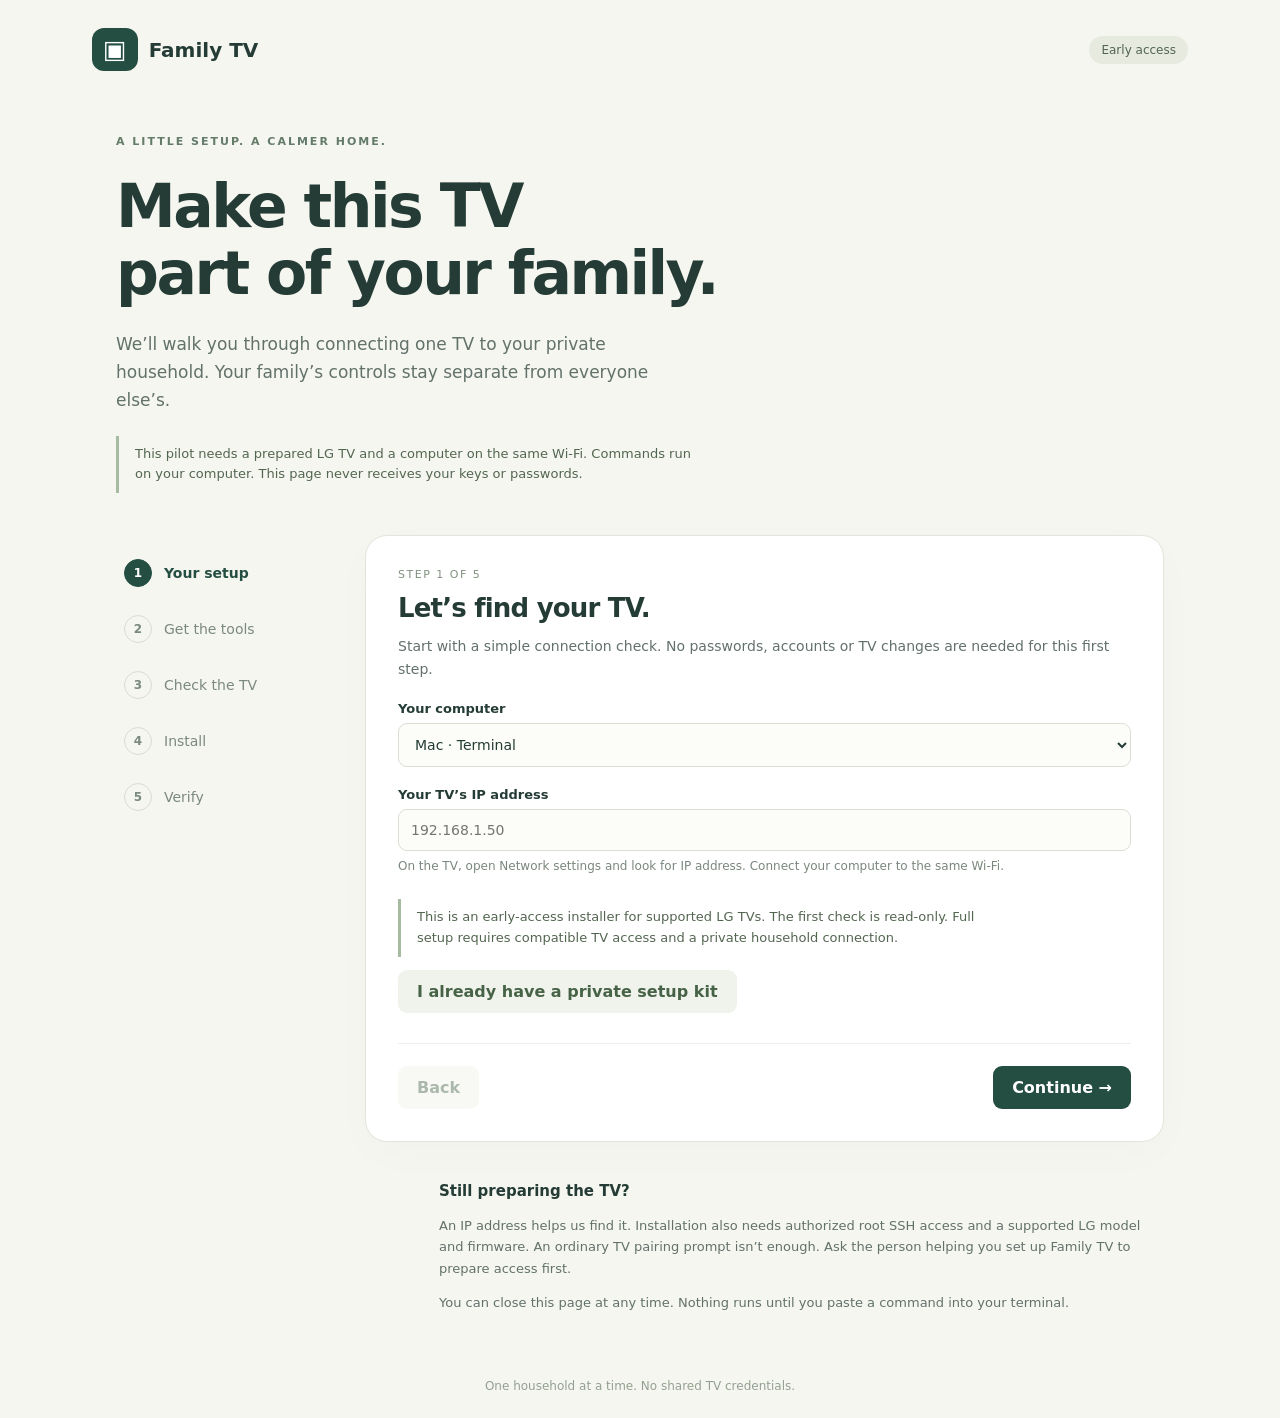
==== index.html @ d65a5b25 "Publish guided setup website with read-only first-TV checks" ====
<!doctype html>
<html lang="en">
<head><meta charset="utf-8"><meta name="viewport" content="width=device-width,initial-scale=1"><meta name="referrer" content="no-referrer"><title>Set up Family TV</title><link rel="stylesheet" href="style.css"></head>
<body>
<header><a href="./" class="brand"><span class="logo">▣</span> Family TV</a><span class="badge">Early access</span></header>
<main>
<section class="intro"><p class="eyebrow">A little setup. A calmer home.</p><h1>Make this TV<br>part of your family.</h1><p>We’ll walk you through connecting one TV to your private household. Your family’s controls stay separate from everyone else’s.</p><div class="note">This pilot needs a prepared LG TV and a computer on the same Wi-Fi. Commands run on your computer. This page never receives your keys or passwords.</div></section>
<div class="workspace"><nav aria-label="Setup steps" id="steps"></nav><section class="panel" aria-live="polite">
<div class="step-meta" id="counter"></div><h2 id="title"></h2><p id="description"></p><div id="content"></div>
<div id="error" role="alert"></div><footer class="actions"><button id="back" class="secondary">Back</button><button id="next">Continue <span aria-hidden="true">→</span></button></footer>
</section></div>
<section class="help"><h3>Still preparing the TV?</h3><p>An IP address helps us find it. Installation also needs authorized root SSH access and a supported LG model and firmware. An ordinary TV pairing prompt isn’t enough. Ask the person helping you set up Family TV to prepare access first.</p><p>You can close this page at any time. Nothing runs until you paste a command into your terminal.</p></section>
</main><footer class="page-footer">One household at a time. No shared TV credentials.</footer><script type="module" src="app.js"></script>
</body></html>
---- style.css ----
:root{font-family:'DM Sans',system-ui,sans-serif;color:#253c36;background:#f5f6f0;font-synthesis:none}*{box-sizing:border-box}body{margin:0}header{max-width:1160px;margin:auto;padding:28px 32px;display:flex;justify-content:space-between;align-items:center}.brand{display:flex;align-items:center;gap:11px;font-weight:700;font-size:20px;color:inherit;text-decoration:none}.logo{background:#254e43;color:white;border-radius:12px;padding:7px 11px;font-size:25px}.badge{font-size:12px;background:#e6eadf;border-radius:20px;padding:7px 12px;color:#526454}main{max-width:1096px;margin:34px auto 0;padding:0 24px}.intro{max-width:700px}.eyebrow{text-transform:uppercase;letter-spacing:2px;font-size:11px;font-weight:700;color:#637b68}h1{font-family:Manrope,system-ui,sans-serif;font-size:clamp(36px,5vw,60px);line-height:1.12;letter-spacing:-2.5px;font-weight:600;margin:22px 0}p{line-height:1.65;color:#63716b}.intro>p:not(.eyebrow){font-size:17px;max-width:560px}.note{font-size:13px;line-height:1.6;border-left:3px solid #a7bba1;padding:8px 16px;color:#536650;margin-top:22px;max-width:600px}.workspace{display:grid;grid-template-columns:225px 1fr;gap:24px;margin-top:42px;align-items:start}nav{padding-top:10px}.step{display:flex;align-items:center;gap:12px;padding:14px 8px;font-size:14px;color:#7b8980}.step strong{width:28px;height:28px;display:grid;place-items:center;border:1px solid #d7ddd2;border-radius:50%;font-size:12px}.step.current{color:#254e43;font-weight:700}.step.current strong{background:#254e43;color:white;border-color:#254e43}.step.done strong{background:#e1e9db;border-color:#e1e9db}.panel{background:#fff;border:1px solid #e1e6dc;border-radius:22px;padding:32px;box-shadow:0 12px 45px #243f2c05;min-width:0}.step-meta{font-size:11px;letter-spacing:1.5px;text-transform:uppercase;color:#80917e}h2{font-family:Manrope,system-ui,sans-serif;font-size:26px;letter-spacing:-.8px;margin:12px 0}.panel>p{margin-top:8px;font-size:14px}label{display:block;font-size:13px;font-weight:600;margin:20px 0 7px}input,select{width:100%;font:inherit;font-size:14px;border:1px solid #d9dfd4;border-radius:9px;padding:12px;background:#fcfdf9;color:#253c36}input:focus,select:focus{outline:2px solid #9ab798;outline-offset:1px}.row{display:grid;grid-template-columns:1fr 1fr;gap:16px}.check{display:flex;align-items:flex-start;gap:10px;line-height:1.6;font-weight:400}.check input{width:18px;height:18px;flex-shrink:0;margin-top:2px;accent-color:#254e43}.hint{font-size:12px;color:#7a877d;margin:6px 0}button{font:inherit;border:0;border-radius:9px;padding:12px 19px;background:#254e43;color:#fff;font-weight:600;cursor:pointer}button:disabled{opacity:.45;cursor:default}.secondary{background:#f0f3eb;color:#476347}.actions{margin-top:30px;display:flex;justify-content:space-between;border-top:1px solid #edf0e8;padding-top:22px}.command{margin:18px 0;border-radius:12px;background:#233b34;overflow:hidden}.command-head{display:flex;justify-content:space-between;align-items:center;padding:10px 14px;color:#c6d8c5;font-size:12px;border-bottom:1px solid #ffffff14}.copy{font-size:11px;padding:5px 9px;background:#ffffff19;color:white}pre{color:#e4ecd9;font:12px/1.8 ui-monospace,Consolas,monospace;padding:14px;margin:0;white-space:pre-wrap;overflow-wrap:anywhere}.success{padding:14px 16px;background:#edf4e8;border-radius:10px;color:#3b663d;font-size:13px;line-height:1.6}.warning{padding:14px 16px;background:#faf1df;border-radius:10px;color:#826329;font-size:13px;line-height:1.6}#error{color:#a24538;font-size:13px;margin-top:12px}.help{max-width:730px;margin:40px 0 40px auto;padding:0 5px}.help h3{font-size:15px;font-weight:600}.help p{font-size:13px}.page-footer{text-align:center;padding:25px;color:#94a08f;font-size:12px}a{color:#356747}.summary{display:grid;grid-template-columns:130px 1fr;gap:12px;font-size:14px;padding:18px;background:#f5f7f0;border-radius:10px}.summary span{color:#78856e}.summary strong{overflow-wrap:anywhere;font-weight:500}@media(max-width:700px){header{padding:20px}.intro h1{letter-spacing:-1.6px}main{margin-top:20px;padding:0 20px}.workspace{grid-template-columns:1fr;margin-top:28px;gap:10px}nav{display:flex;overflow-x:auto;padding:0 0 12px}.step{white-space:nowrap;font-size:11px;gap:6px;padding:5px 10px 5px 0}.step strong{width:22px;height:22px}.panel{padding:22px;border-radius:16px}.row{grid-template-columns:1fr;gap:0}.help{margin-top:28px}.summary{grid-template-columns:90px 1fr}}

.download{display:inline-block;background:#254e43;color:#fff;text-decoration:none;border-radius:10px;padding:14px 20px;font-weight:600;margin:12px 0}
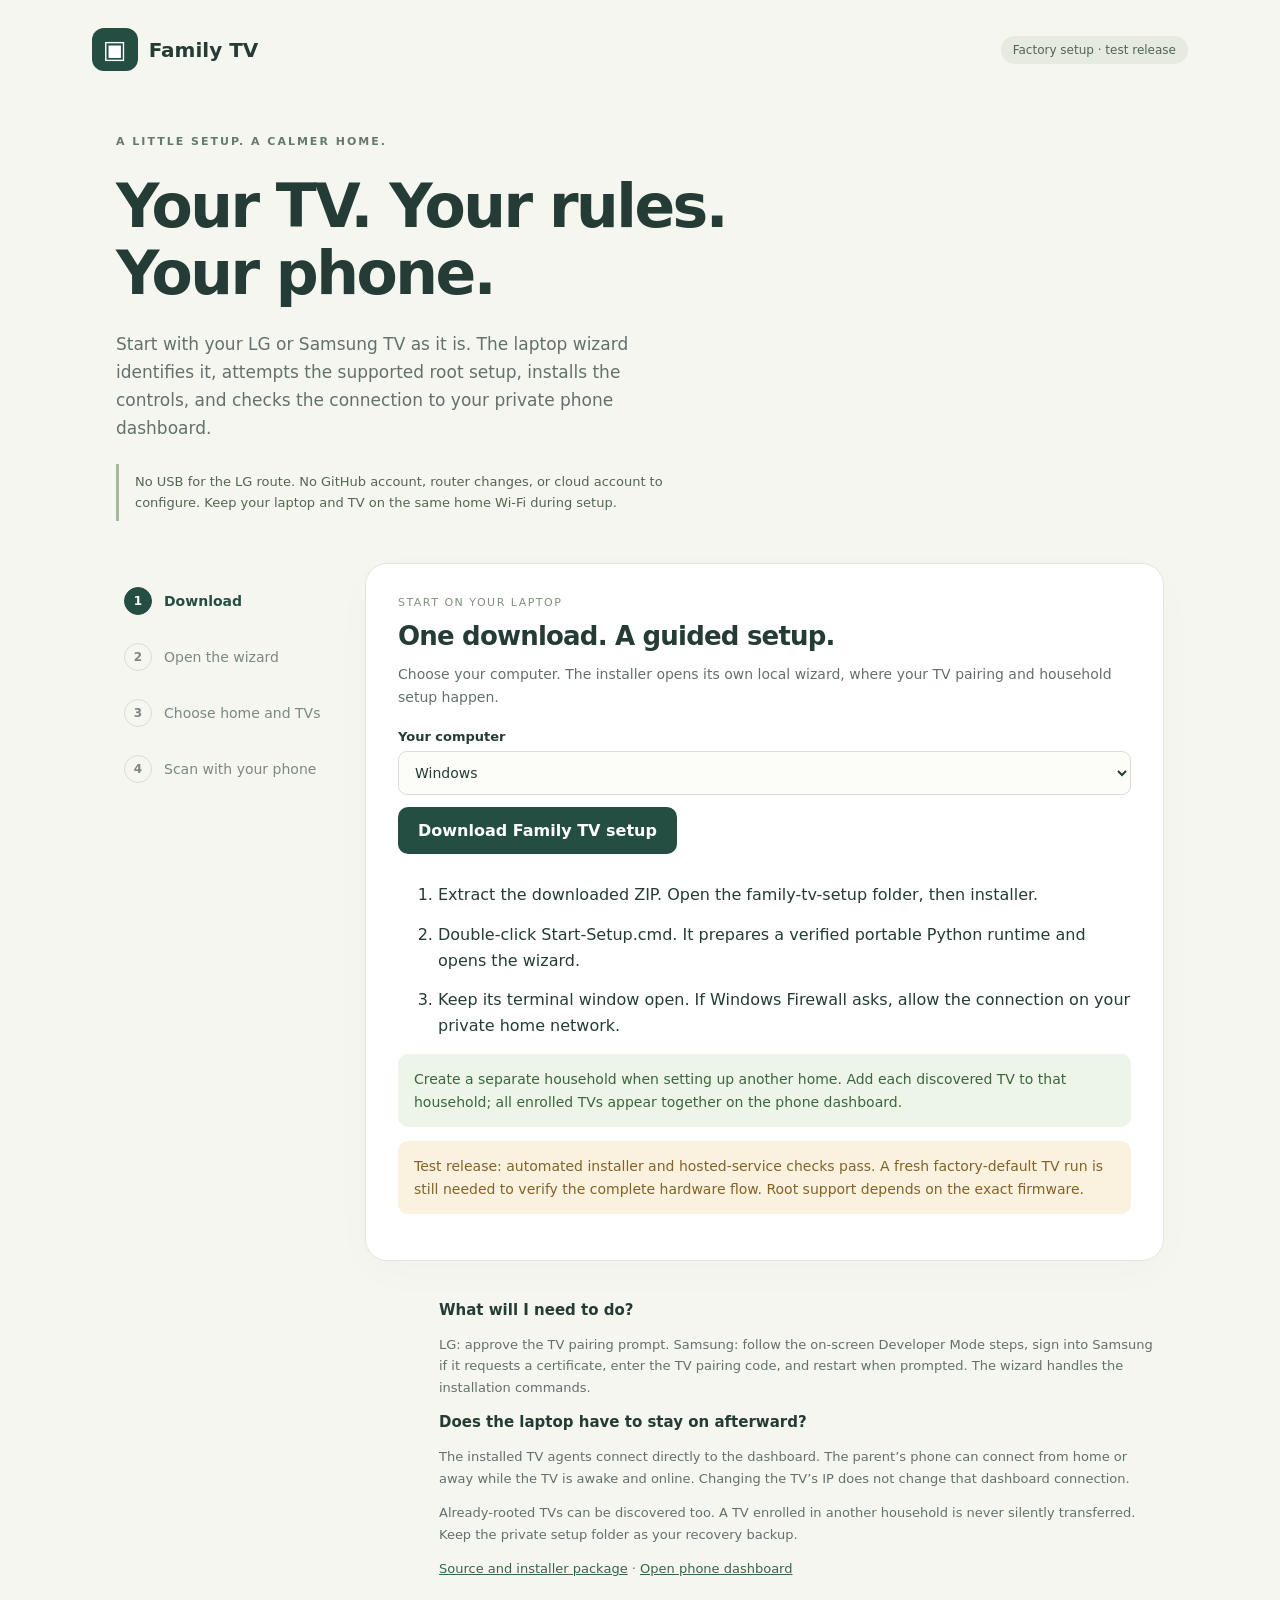
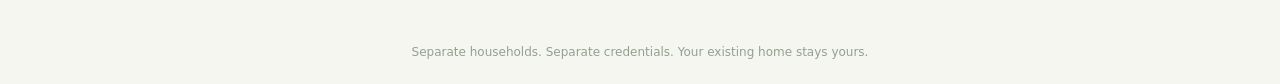
==== commit 9460d57b: "Launch household-aware factory setup wizard and phone dashboard" ====
--- a/index.html
+++ b/index.html
@@ -2,13 +2,15 @@
 <html lang="en">
 <head><meta charset="utf-8"><meta name="viewport" content="width=device-width,initial-scale=1"><meta name="referrer" content="no-referrer"><title>Set up Family TV</title><link rel="stylesheet" href="style.css"></head>
 <body>
-<header><a href="./" class="brand"><span class="logo">▣</span> Family TV</a><span class="badge">Early access</span></header>
+<header><a href="./" class="brand"><span class="logo">▣</span> Family TV</a><span class="badge">Factory setup · test release</span></header>
 <main>
-<section class="intro"><p class="eyebrow">A little setup. A calmer home.</p><h1>Make this TV<br>part of your family.</h1><p>We’ll walk you through connecting one TV to your private household. Your family’s controls stay separate from everyone else’s.</p><div class="note">This pilot needs a prepared LG TV and a computer on the same Wi-Fi. Commands run on your computer. This page never receives your keys or passwords.</div></section>
-<div class="workspace"><nav aria-label="Setup steps" id="steps"></nav><section class="panel" aria-live="polite">
-<div class="step-meta" id="counter"></div><h2 id="title"></h2><p id="description"></p><div id="content"></div>
-<div id="error" role="alert"></div><footer class="actions"><button id="back" class="secondary">Back</button><button id="next">Continue <span aria-hidden="true">→</span></button></footer>
+<section class="intro"><p class="eyebrow">A little setup. A calmer home.</p><h1>Your TV. Your rules.<br>Your phone.</h1><p>Start with your LG or Samsung TV as it is. The laptop wizard identifies it, attempts the supported root setup, installs the controls, and checks the connection to your private phone dashboard.</p><div class="note">No USB for the LG route. No GitHub account, router changes, or cloud account to configure. Keep your laptop and TV on the same home Wi-Fi during setup.</div></section>
+<div class="workspace"><nav aria-label="Setup steps"><div class="step current"><strong>1</strong> Download</div><div class="step"><strong>2</strong> Open the wizard</div><div class="step"><strong>3</strong> Choose home and TVs</div><div class="step"><strong>4</strong> Scan with your phone</div></nav><section class="panel" aria-live="polite">
+<div class="step-meta">START ON YOUR LAPTOP</div><h2>One download. A guided setup.</h2><p>Choose your computer. The installer opens its own local wizard, where your TV pairing and household setup happen.</p><label for="os">Your computer</label><select id="os"><option value="windows">Windows</option><option value="mac">Mac</option><option value="linux">Linux</option></select>
+<a class="download" href="./family-tv-setup.zip" download>Download Family TV setup</a><div id="instructions"></div>
+<p class="success">Create a separate household when setting up another home. Add each discovered TV to that household; all enrolled TVs appear together on the phone dashboard.</p>
+<p class="warning">Test release: automated installer and hosted-service checks pass. A fresh factory-default TV run is still needed to verify the complete hardware flow. Root support depends on the exact firmware.</p>
 </section></div>
-<section class="help"><h3>Still preparing the TV?</h3><p>An IP address helps us find it. Installation also needs authorized root SSH access and a supported LG model and firmware. An ordinary TV pairing prompt isn’t enough. Ask the person helping you set up Family TV to prepare access first.</p><p>You can close this page at any time. Nothing runs until you paste a command into your terminal.</p></section>
-</main><footer class="page-footer">One household at a time. No shared TV credentials.</footer><script type="module" src="app.js"></script>
+<section class="help"><h3>What will I need to do?</h3><p>LG: approve the TV pairing prompt. Samsung: follow the on-screen Developer Mode steps, sign into Samsung if it requests a certificate, enter the TV pairing code, and restart when prompted. The wizard handles the installation commands.</p><h3>Does the laptop have to stay on afterward?</h3><p>The installed TV agents connect directly to the dashboard. The parent’s phone can connect from home or away while the TV is awake and online. Changing the TV’s IP does not change that dashboard connection.</p><p>Already-rooted TVs can be discovered too. A TV enrolled in another household is never silently transferred. Keep the private setup folder as your recovery backup.</p><p><a href="https://github.com/lasquires/family-tv-setup">Source and installer package</a> · <a href="https://family-tv-households.adoredhotel2.chatgpt.site/">Open phone dashboard</a></p></section>
+</main><footer class="page-footer">Separate households. Separate credentials. Your existing home stays yours.</footer><script src="start.js"></script>
 </body></html>
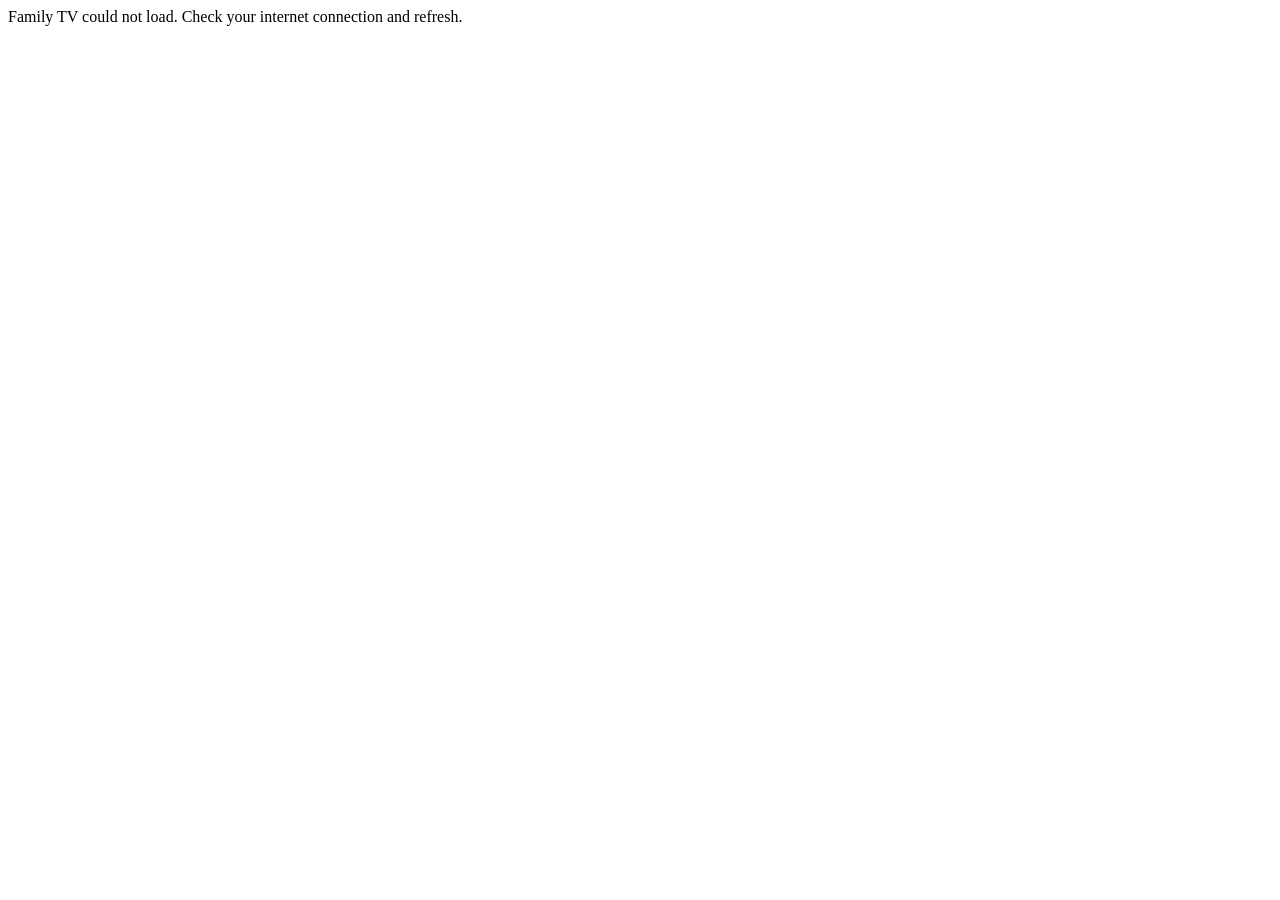
==== commit 58df8dc8: "Replace the landing page with Home and a step-by-step Add TV guide" ====
--- a/index.html
+++ b/index.html
@@ -1,16 +1,3 @@
 <!doctype html>
-<html lang="en">
-<head><meta charset="utf-8"><meta name="viewport" content="width=device-width,initial-scale=1"><meta name="referrer" content="no-referrer"><title>Set up Family TV</title><link rel="stylesheet" href="style.css"></head>
-<body>
-<header><a href="./" class="brand"><span class="logo">▣</span> Family TV</a><span class="badge">Factory setup · test release</span></header>
-<main>
-<section class="intro"><p class="eyebrow">A little setup. A calmer home.</p><h1>Your TV. Your rules.<br>Your phone.</h1><p>Start with your LG or Samsung TV as it is. The laptop wizard identifies it, attempts the supported root setup, installs the controls, and checks the connection to your private phone dashboard.</p><div class="note">No USB for the LG route. No GitHub account, router changes, or cloud account to configure. Keep your laptop and TV on the same home Wi-Fi during setup.</div></section>
-<div class="workspace"><nav aria-label="Setup steps"><div class="step current"><strong>1</strong> Download</div><div class="step"><strong>2</strong> Open the wizard</div><div class="step"><strong>3</strong> Choose home and TVs</div><div class="step"><strong>4</strong> Scan with your phone</div></nav><section class="panel" aria-live="polite">
-<div class="step-meta">START ON YOUR LAPTOP</div><h2>One download. A guided setup.</h2><p>Choose your computer. The installer opens its own local wizard, where your TV pairing and household setup happen.</p><label for="os">Your computer</label><select id="os"><option value="windows">Windows</option><option value="mac">Mac</option><option value="linux">Linux</option></select>
-<a class="download" href="./family-tv-setup.zip" download>Download Family TV setup</a><div id="instructions"></div>
-<p class="success">Create a separate household when setting up another home. Add each discovered TV to that household; all enrolled TVs appear together on the phone dashboard.</p>
-<p class="warning">Test release: automated installer and hosted-service checks pass. A fresh factory-default TV run is still needed to verify the complete hardware flow. Root support depends on the exact firmware.</p>
-</section></div>
-<section class="help"><h3>What will I need to do?</h3><p>LG: approve the TV pairing prompt. Samsung: follow the on-screen Developer Mode steps, sign into Samsung if it requests a certificate, enter the TV pairing code, and restart when prompted. The wizard handles the installation commands.</p><h3>Does the laptop have to stay on afterward?</h3><p>The installed TV agents connect directly to the dashboard. The parent’s phone can connect from home or away while the TV is awake and online. Changing the TV’s IP does not change that dashboard connection.</p><p>Already-rooted TVs can be discovered too. A TV enrolled in another household is never silently transferred. Keep the private setup folder as your recovery backup.</p><p><a href="https://github.com/lasquires/family-tv-setup">Source and installer package</a> · <a href="https://family-tv-households.adoredhotel2.chatgpt.site/">Open phone dashboard</a></p></section>
-</main><footer class="page-footer">Separate households. Separate credentials. Your existing home stays yours.</footer><script src="start.js"></script>
-</body></html>
+<html lang="en"><head><meta charset="utf-8"><meta name="viewport" content="width=device-width,initial-scale=1,viewport-fit=cover"><meta name="referrer" content="no-referrer"><meta name="apple-mobile-web-app-capable" content="yes"><title>Family TV</title><link rel="stylesheet" href="https://family-tv-households.adoredhotel2.chatgpt.site/app.css"></head>
+<body><div id="app"><main><h1>Family TV</h1><p>Opening your dashboard…</p><noscript>Enable JavaScript to open your family dashboard.</noscript></main></div><script src="https://family-tv-households.adoredhotel2.chatgpt.site/app.js" onerror="document.getElementById('app').textContent='Family TV could not load. Check your internet connection and refresh.'"></script></body></html>
